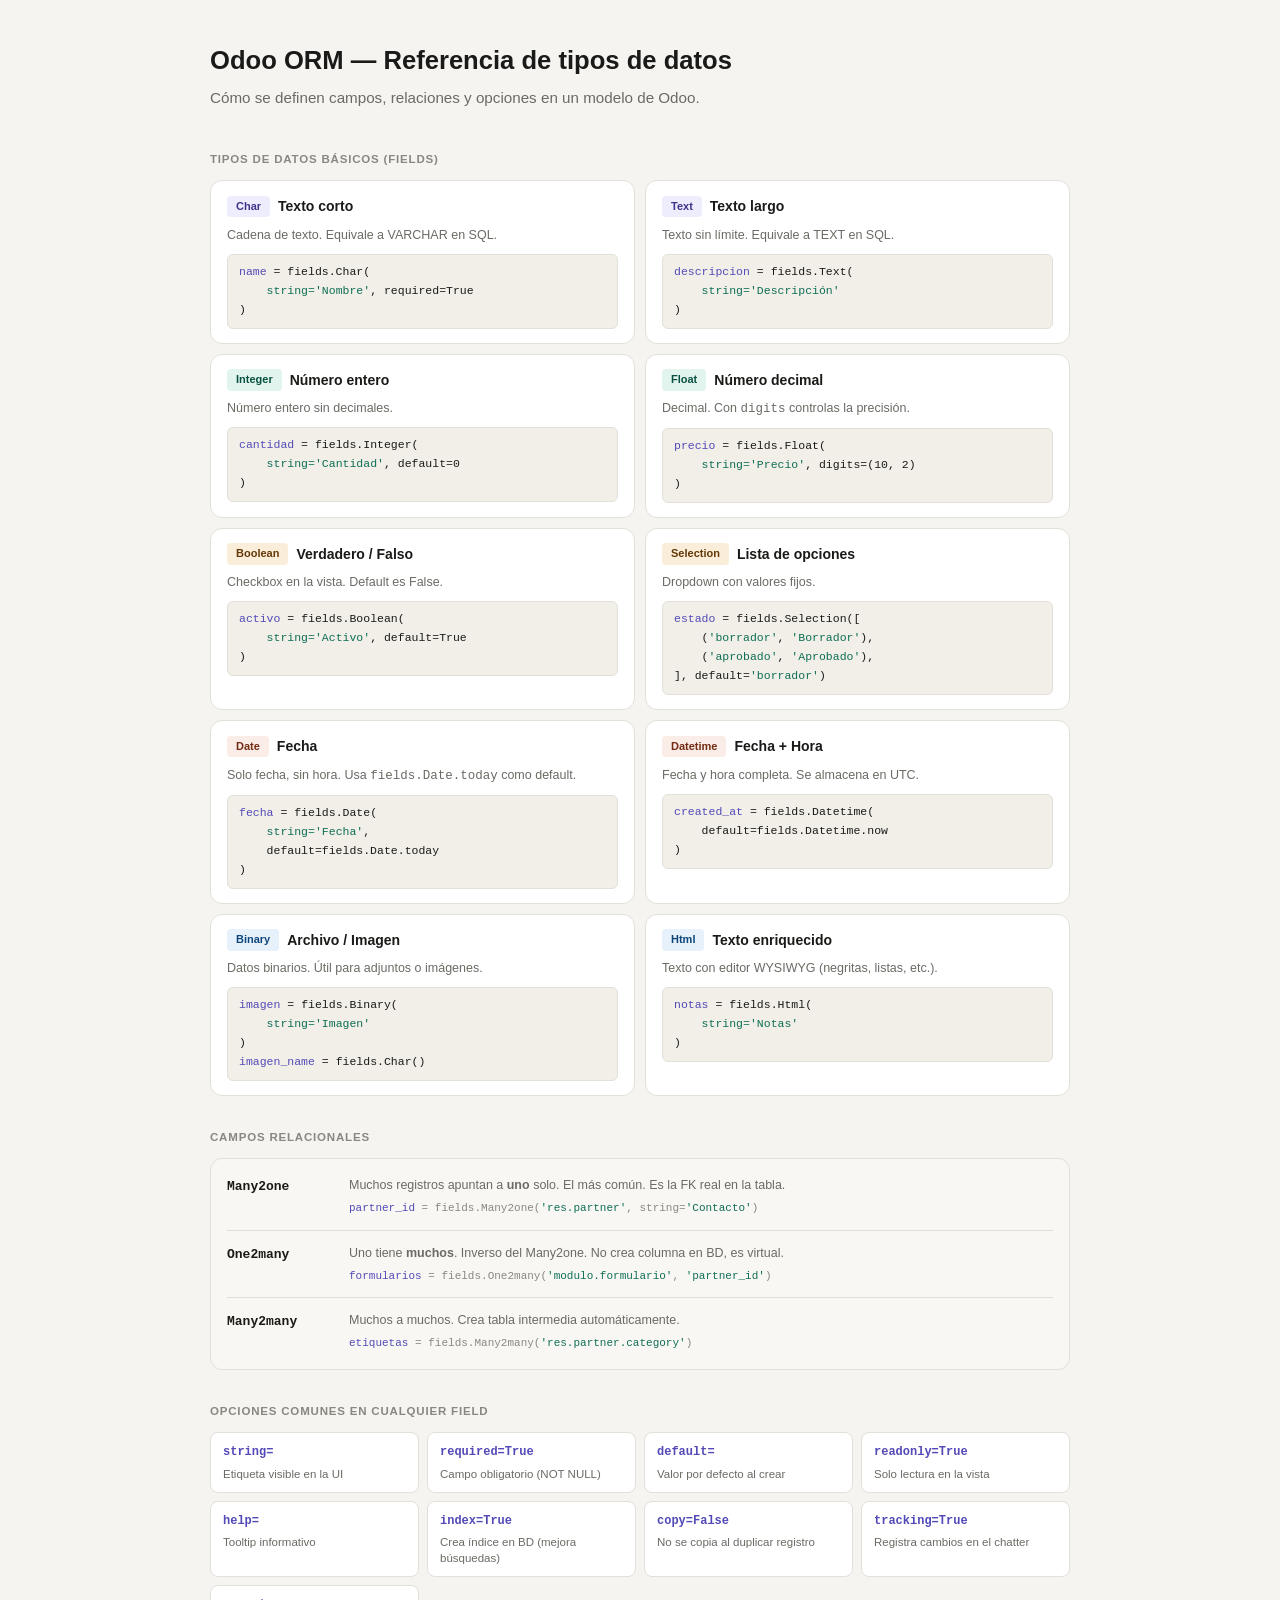
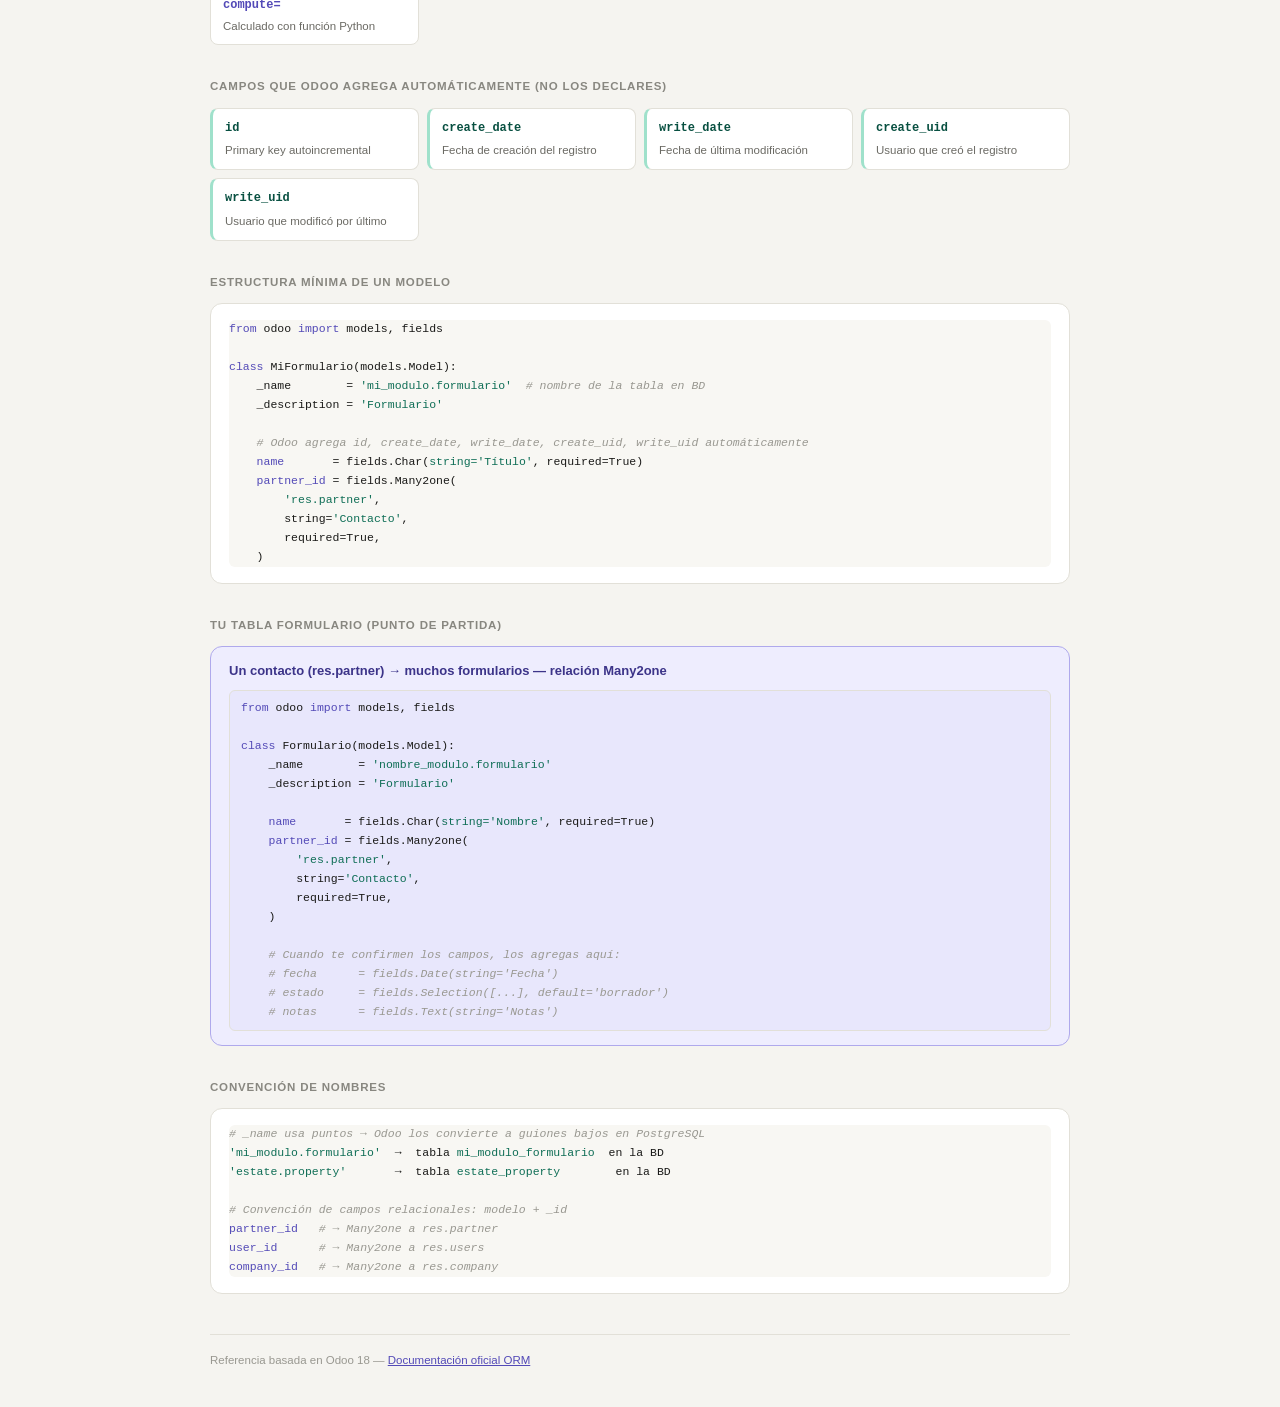
==== models_odoo_fundamentals.html @ 62dd1e3a "Add Odoo ORM data types reference HTML document This file contains an HTML document that serves as a" ====
<!DOCTYPE html>
<html lang="es">
<head>
<meta charset="UTF-8">
<meta name="viewport" content="width=device-width, initial-scale=1.0">
<title>Odoo ORM — Referencia de tipos de datos</title>
<style>
  *, *::before, *::after { box-sizing: border-box; margin: 0; padding: 0; }
  body {
    font-family: -apple-system, BlinkMacSystemFont, 'Segoe UI', sans-serif;
    background: #f5f4f0;
    color: #1a1a18;
    padding: 2.5rem 1.5rem;
    line-height: 1.6;
  }
  .container { max-width: 860px; margin: 0 auto; }

  h1 { font-size: 1.6rem; font-weight: 600; margin-bottom: .3rem; color: #1a1a18; }
  .subtitle { font-size: .95rem; color: #6b6a64; margin-bottom: 2.5rem; }

  .section-title {
    font-size: .72rem; font-weight: 600; color: #888780;
    text-transform: uppercase; letter-spacing: .07em;
    margin: 2rem 0 .75rem;
  }

  /* ── Tarjetas de campos ── */
  .grid {
    display: grid;
    grid-template-columns: repeat(auto-fill, minmax(340px, 1fr));
    gap: 10px;
    margin-bottom: 1.5rem;
  }
  .card {
    background: #fff;
    border: 1px solid #e2e0d8;
    border-radius: 12px;
    padding: 14px 16px;
  }
  .card-header { display: flex; align-items: center; gap: 8px; margin-bottom: 7px; }
  .badge {
    font-size: 11px; font-weight: 600;
    padding: 2px 9px; border-radius: 4px;
    white-space: nowrap;
  }
  .badge-purple { background: #EEEDFE; color: #3C3489; }
  .badge-teal   { background: #E1F5EE; color: #085041; }
  .badge-amber  { background: #FAEEDA; color: #633806; }
  .badge-coral  { background: #FAECE7; color: #712B13; }
  .badge-blue   { background: #E6F1FB; color: #0C447C; }

  .card-name { font-size: 14px; font-weight: 600; color: #1a1a18; }
  .card-desc { font-size: 12.5px; color: #6b6a64; margin-bottom: 9px; }

  pre {
    background: #f1efe8;
    border: 1px solid #e2e0d8;
    border-radius: 6px;
    padding: 8px 11px;
    font-family: 'SFMono-Regular', 'Consolas', 'Menlo', monospace;
    font-size: 11.5px;
    line-height: 1.65;
    overflow-x: auto;
    color: #1a1a18;
    white-space: pre;
  }
  .kw  { color: #534AB7; font-weight: 500; }
  .str { color: #0F6E56; }
  .cm  { color: #999891; font-style: italic; }

  /* ── Relacionales ── */
  .rel-section {
    background: #f8f7f3;
    border: 1px solid #e2e0d8;
    border-radius: 12px;
    padding: 4px 16px 4px;
    margin-bottom: 1.5rem;
  }
  .rel-row {
    display: grid;
    grid-template-columns: 110px 1fr;
    gap: 12px;
    align-items: start;
    padding: 12px 0;
    border-bottom: 1px solid #e2e0d8;
  }
  .rel-row:last-child { border-bottom: none; }
  .rel-name {
    font-family: 'SFMono-Regular', 'Consolas', monospace;
    font-size: 13px; font-weight: 600; color: #1a1a18;
    padding-top: 2px;
  }
  .rel-desc { font-size: 12.5px; color: #6b6a64; margin-bottom: 5px; }
  .rel-example {
    font-family: 'SFMono-Regular', 'Consolas', monospace;
    font-size: 11px; color: #888780;
  }

  /* ── Opciones ── */
  .opt-grid {
    display: grid;
    grid-template-columns: repeat(auto-fill, minmax(170px, 1fr));
    gap: 8px;
    margin-bottom: 1.5rem;
  }
  .opt-card {
    background: #fff;
    border: 1px solid #e2e0d8;
    border-radius: 8px;
    padding: 10px 12px;
  }
  .opt-name {
    font-family: 'SFMono-Regular', 'Consolas', monospace;
    font-size: 12px; font-weight: 600; color: #534AB7;
    margin-bottom: 3px;
  }
  .opt-desc { font-size: 11.5px; color: #6b6a64; line-height: 1.4; }

  /* ── Campos automáticos ── */
  .auto-grid {
    display: grid;
    grid-template-columns: repeat(auto-fill, minmax(170px, 1fr));
    gap: 8px;
    margin-bottom: 1.5rem;
  }
  .auto-card {
    background: #fff;
    border: 1px solid #e2e0d8;
    border-left: 3px solid #9FE1CB;
    border-radius: 8px;
    padding: 10px 12px;
  }
  .auto-name {
    font-family: 'SFMono-Regular', 'Consolas', monospace;
    font-size: 12px; font-weight: 600; color: #085041;
    margin-bottom: 3px;
  }
  .auto-desc { font-size: 11.5px; color: #6b6a64; }

  /* ── Estructura mínima ── */
  .struct-card {
    background: #fff;
    border: 1px solid #e2e0d8;
    border-radius: 12px;
    padding: 16px 18px;
    margin-bottom: 1.5rem;
  }
  .struct-card pre { background: #f8f7f3; border: none; padding: 0; }

  /* ── Tu tabla ── */
  .highlight-card {
    background: #EEEDFE;
    border: 1px solid #AFA9EC;
    border-radius: 12px;
    padding: 14px 18px;
    margin-bottom: 1.5rem;
  }
  .highlight-card pre { background: #e8e7fc; border: 1px solid #CEC BF6; }
  .hl-title { font-size: 13px; font-weight: 600; color: #3C3489; margin-bottom: 8px; }

  /* ── Footer ── */
  .footer { font-size: 11.5px; color: #999891; margin-top: 2.5rem; padding-top: 1rem; border-top: 1px solid #e2e0d8; }
  a { color: #534AB7; }
</style>
</head>
<body>
<div class="container">

  <h1>Odoo ORM — Referencia de tipos de datos</h1>
  <p class="subtitle">Cómo se definen campos, relaciones y opciones en un modelo de Odoo.</p>

  <!-- ══ TIPOS BÁSICOS ══ -->
  <div class="section-title">Tipos de datos básicos (fields)</div>
  <div class="grid">

    <div class="card">
      <div class="card-header">
        <span class="badge badge-purple">Char</span>
        <span class="card-name">Texto corto</span>
      </div>
      <div class="card-desc">Cadena de texto. Equivale a VARCHAR en SQL.</div>
      <pre><span class="kw">name</span> = fields.Char(
    <span class="str">string=</span><span class="str">'Nombre'</span>, required=True
)</pre>
    </div>

    <div class="card">
      <div class="card-header">
        <span class="badge badge-purple">Text</span>
        <span class="card-name">Texto largo</span>
      </div>
      <div class="card-desc">Texto sin límite. Equivale a TEXT en SQL.</div>
      <pre><span class="kw">descripcion</span> = fields.Text(
    <span class="str">string=</span><span class="str">'Descripción'</span>
)</pre>
    </div>

    <div class="card">
      <div class="card-header">
        <span class="badge badge-teal">Integer</span>
        <span class="card-name">Número entero</span>
      </div>
      <div class="card-desc">Número entero sin decimales.</div>
      <pre><span class="kw">cantidad</span> = fields.Integer(
    <span class="str">string=</span><span class="str">'Cantidad'</span>, default=0
)</pre>
    </div>

    <div class="card">
      <div class="card-header">
        <span class="badge badge-teal">Float</span>
        <span class="card-name">Número decimal</span>
      </div>
      <div class="card-desc">Decimal. Con <code>digits</code> controlas la precisión.</div>
      <pre><span class="kw">precio</span> = fields.Float(
    <span class="str">string=</span><span class="str">'Precio'</span>, digits=(10, 2)
)</pre>
    </div>

    <div class="card">
      <div class="card-header">
        <span class="badge badge-amber">Boolean</span>
        <span class="card-name">Verdadero / Falso</span>
      </div>
      <div class="card-desc">Checkbox en la vista. Default es False.</div>
      <pre><span class="kw">activo</span> = fields.Boolean(
    <span class="str">string=</span><span class="str">'Activo'</span>, default=True
)</pre>
    </div>

    <div class="card">
      <div class="card-header">
        <span class="badge badge-amber">Selection</span>
        <span class="card-name">Lista de opciones</span>
      </div>
      <div class="card-desc">Dropdown con valores fijos.</div>
      <pre><span class="kw">estado</span> = fields.Selection([
    (<span class="str">'borrador'</span>, <span class="str">'Borrador'</span>),
    (<span class="str">'aprobado'</span>, <span class="str">'Aprobado'</span>),
], default=<span class="str">'borrador'</span>)</pre>
    </div>

    <div class="card">
      <div class="card-header">
        <span class="badge badge-coral">Date</span>
        <span class="card-name">Fecha</span>
      </div>
      <div class="card-desc">Solo fecha, sin hora. Usa <code>fields.Date.today</code> como default.</div>
      <pre><span class="kw">fecha</span> = fields.Date(
    <span class="str">string=</span><span class="str">'Fecha'</span>,
    default=fields.Date.today
)</pre>
    </div>

    <div class="card">
      <div class="card-header">
        <span class="badge badge-coral">Datetime</span>
        <span class="card-name">Fecha + Hora</span>
      </div>
      <div class="card-desc">Fecha y hora completa. Se almacena en UTC.</div>
      <pre><span class="kw">created_at</span> = fields.Datetime(
    default=fields.Datetime.now
)</pre>
    </div>

    <div class="card">
      <div class="card-header">
        <span class="badge badge-blue">Binary</span>
        <span class="card-name">Archivo / Imagen</span>
      </div>
      <div class="card-desc">Datos binarios. Útil para adjuntos o imágenes.</div>
      <pre><span class="kw">imagen</span> = fields.Binary(
    <span class="str">string=</span><span class="str">'Imagen'</span>
)
<span class="kw">imagen_name</span> = fields.Char()</pre>
    </div>

    <div class="card">
      <div class="card-header">
        <span class="badge badge-blue">Html</span>
        <span class="card-name">Texto enriquecido</span>
      </div>
      <div class="card-desc">Texto con editor WYSIWYG (negritas, listas, etc.).</div>
      <pre><span class="kw">notas</span> = fields.Html(
    <span class="str">string=</span><span class="str">'Notas'</span>
)</pre>
    </div>

  </div>

  <!-- ══ RELACIONALES ══ -->
  <div class="section-title">Campos relacionales</div>
  <div class="rel-section">

    <div class="rel-row">
      <div class="rel-name">Many2one</div>
      <div>
        <div class="rel-desc">Muchos registros apuntan a <strong>uno</strong> solo. El más común. Es la FK real en la tabla.</div>
        <div class="rel-example">
          <span class="kw">partner_id</span> = fields.Many2one(<span class="str">'res.partner'</span>, string=<span class="str">'Contacto'</span>)
        </div>
      </div>
    </div>

    <div class="rel-row">
      <div class="rel-name">One2many</div>
      <div>
        <div class="rel-desc">Uno tiene <strong>muchos</strong>. Inverso del Many2one. No crea columna en BD, es virtual.</div>
        <div class="rel-example">
          <span class="kw">formularios</span> = fields.One2many(<span class="str">'modulo.formulario'</span>, <span class="str">'partner_id'</span>)
        </div>
      </div>
    </div>

    <div class="rel-row">
      <div class="rel-name">Many2many</div>
      <div>
        <div class="rel-desc">Muchos a muchos. Crea tabla intermedia automáticamente.</div>
        <div class="rel-example">
          <span class="kw">etiquetas</span> = fields.Many2many(<span class="str">'res.partner.category'</span>)
        </div>
      </div>
    </div>

  </div>

  <!-- ══ OPCIONES ══ -->
  <div class="section-title">Opciones comunes en cualquier field</div>
  <div class="opt-grid">
    <div class="opt-card"><div class="opt-name">string=</div><div class="opt-desc">Etiqueta visible en la UI</div></div>
    <div class="opt-card"><div class="opt-name">required=True</div><div class="opt-desc">Campo obligatorio (NOT NULL)</div></div>
    <div class="opt-card"><div class="opt-name">default=</div><div class="opt-desc">Valor por defecto al crear</div></div>
    <div class="opt-card"><div class="opt-name">readonly=True</div><div class="opt-desc">Solo lectura en la vista</div></div>
    <div class="opt-card"><div class="opt-name">help=</div><div class="opt-desc">Tooltip informativo</div></div>
    <div class="opt-card"><div class="opt-name">index=True</div><div class="opt-desc">Crea índice en BD (mejora búsquedas)</div></div>
    <div class="opt-card"><div class="opt-name">copy=False</div><div class="opt-desc">No se copia al duplicar registro</div></div>
    <div class="opt-card"><div class="opt-name">tracking=True</div><div class="opt-desc">Registra cambios en el chatter</div></div>
    <div class="opt-card"><div class="opt-name">compute=</div><div class="opt-desc">Calculado con función Python</div></div>
  </div>

  <!-- ══ CAMPOS AUTOMÁTICOS ══ -->
  <div class="section-title">Campos que Odoo agrega automáticamente (no los declares)</div>
  <div class="auto-grid">
    <div class="auto-card"><div class="auto-name">id</div><div class="auto-desc">Primary key autoincremental</div></div>
    <div class="auto-card"><div class="auto-name">create_date</div><div class="auto-desc">Fecha de creación del registro</div></div>
    <div class="auto-card"><div class="auto-name">write_date</div><div class="auto-desc">Fecha de última modificación</div></div>
    <div class="auto-card"><div class="auto-name">create_uid</div><div class="auto-desc">Usuario que creó el registro</div></div>
    <div class="auto-card"><div class="auto-name">write_uid</div><div class="auto-desc">Usuario que modificó por último</div></div>
  </div>

  <!-- ══ ESTRUCTURA MÍNIMA ══ -->
  <div class="section-title">Estructura mínima de un modelo</div>
  <div class="struct-card">
    <pre><span class="kw">from</span> odoo <span class="kw">import</span> models, fields

<span class="kw">class</span> MiFormulario(models.Model):
    _name        = <span class="str">'mi_modulo.formulario'</span>  <span class="cm"># nombre de la tabla en BD</span>
    _description = <span class="str">'Formulario'</span>

    <span class="cm"># Odoo agrega id, create_date, write_date, create_uid, write_uid automáticamente</span>
    <span class="kw">name</span>       = fields.Char(<span class="str">string=</span><span class="str">'Título'</span>, required=True)
    <span class="kw">partner_id</span> = fields.Many2one(
        <span class="str">'res.partner'</span>,
        string=<span class="str">'Contacto'</span>,
        required=True,
    )</pre>
  </div>

  <!-- ══ TU TABLA ══ -->
  <div class="section-title">Tu tabla formulario (punto de partida)</div>
  <div class="highlight-card">
    <div class="hl-title">Un contacto (res.partner) → muchos formularios — relación Many2one</div>
    <pre><span class="kw">from</span> odoo <span class="kw">import</span> models, fields

<span class="kw">class</span> Formulario(models.Model):
    _name        = <span class="str">'nombre_modulo.formulario'</span>
    _description = <span class="str">'Formulario'</span>

    <span class="kw">name</span>       = fields.Char(<span class="str">string=</span><span class="str">'Nombre'</span>, required=True)
    <span class="kw">partner_id</span> = fields.Many2one(
        <span class="str">'res.partner'</span>,
        string=<span class="str">'Contacto'</span>,
        required=True,
    )

    <span class="cm"># Cuando te confirmen los campos, los agregas aquí:</span>
    <span class="cm"># fecha      = fields.Date(string='Fecha')</span>
    <span class="cm"># estado     = fields.Selection([...], default='borrador')</span>
    <span class="cm"># notas      = fields.Text(string='Notas')</span></pre>
  </div>

  <!-- ══ CONVENCIÓN NOMBRES ══ -->
  <div class="section-title">Convención de nombres</div>
  <div class="struct-card">
    <pre><span class="cm"># _name usa puntos → Odoo los convierte a guiones bajos en PostgreSQL</span>
<span class="str">'mi_modulo.formulario'</span>  →  tabla <span class="str">mi_modulo_formulario</span>  en la BD
<span class="str">'estate.property'</span>       →  tabla <span class="str">estate_property</span>        en la BD

<span class="cm"># Convención de campos relacionales: modelo + _id</span>
<span class="kw">partner_id</span>   <span class="cm"># → Many2one a res.partner</span>
<span class="kw">user_id</span>      <span class="cm"># → Many2one a res.users</span>
<span class="kw">company_id</span>   <span class="cm"># → Many2one a res.company</span></pre>
  </div>

  <div class="footer">
    Referencia basada en Odoo 18 — 
    <a href="https://www.odoo.com/documentation/18.0/developer/reference/backend/orm.html" target="_blank">
      Documentación oficial ORM
    </a>
  </div>

</div>
</body>
</html>
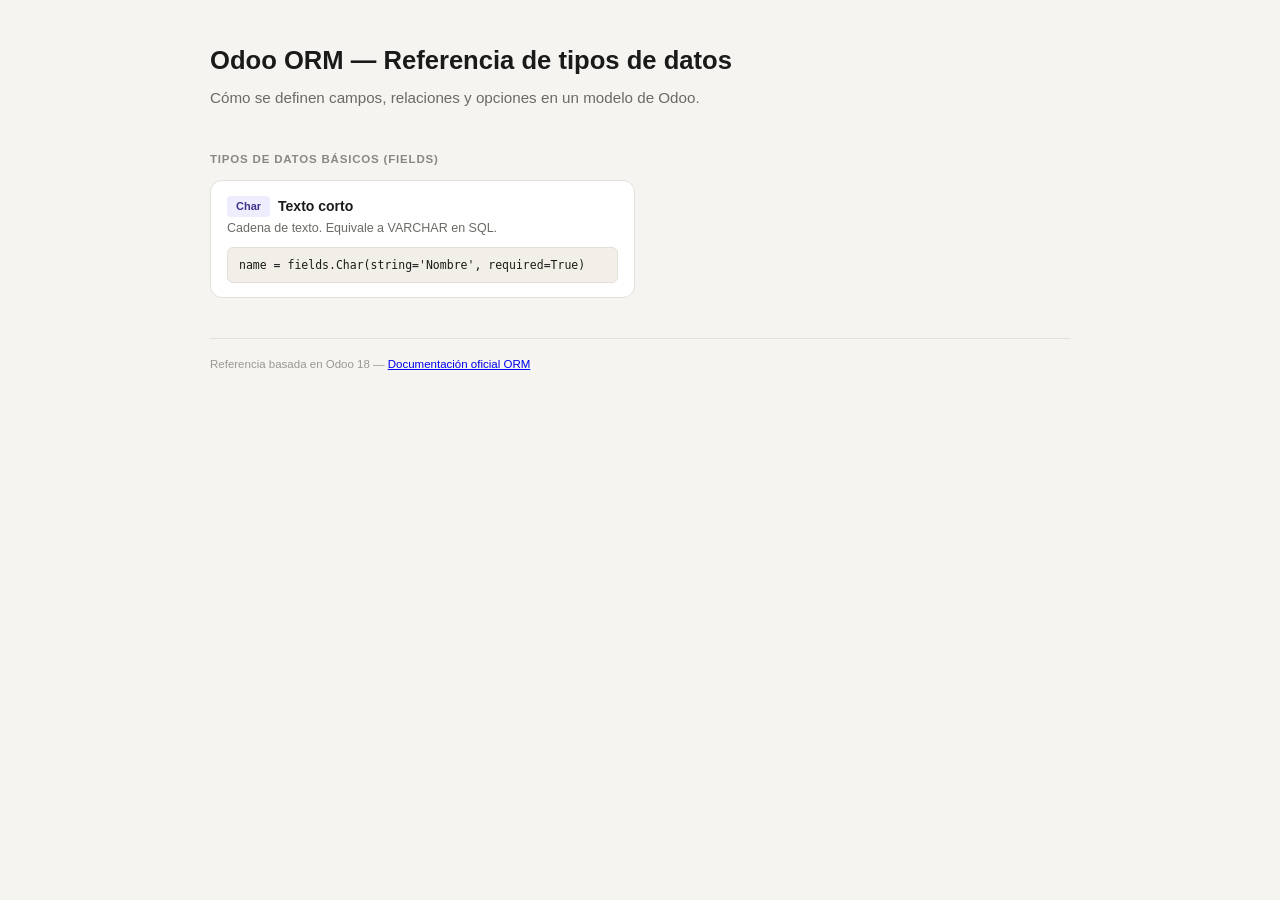
==== commit fb2bf55a: "Update models_odoo_fundamentals.html" ====
--- a/models_odoo_fundamentals.html
+++ b/models_odoo_fundamentals.html
@@ -1,409 +1,38 @@
 <!DOCTYPE html>
 <html lang="es">
 <head>
-<meta charset="UTF-8">
-<meta name="viewport" content="width=device-width, initial-scale=1.0">
-<title>Odoo ORM — Referencia de tipos de datos</title>
-<style>
-  *, *::before, *::after { box-sizing: border-box; margin: 0; padding: 0; }
-  body {
-    font-family: -apple-system, BlinkMacSystemFont, 'Segoe UI', sans-serif;
-    background: #f5f4f0;
-    color: #1a1a18;
-    padding: 2.5rem 1.5rem;
-    line-height: 1.6;
-  }
-  .container { max-width: 860px; margin: 0 auto; }
+  <meta charset="UTF-8">
+  <meta name="viewport" content="width=device-width, initial-scale=1.0">
+  <title>Odoo ORM — Referencia de tipos de datos</title>
 
-  h1 { font-size: 1.6rem; font-weight: 600; margin-bottom: .3rem; color: #1a1a18; }
-  .subtitle { font-size: .95rem; color: #6b6a64; margin-bottom: 2.5rem; }
+  <!-- Enlace al CSS -->
+  <link rel="stylesheet" href="models_odoo.css">
+</head>
 
-  .section-title {
-    font-size: .72rem; font-weight: 600; color: #888780;
-    text-transform: uppercase; letter-spacing: .07em;
-    margin: 2rem 0 .75rem;
-  }
-
-  /* ── Tarjetas de campos ── */
-  .grid {
-    display: grid;
-    grid-template-columns: repeat(auto-fill, minmax(340px, 1fr));
-    gap: 10px;
-    margin-bottom: 1.5rem;
-  }
-  .card {
-    background: #fff;
-    border: 1px solid #e2e0d8;
-    border-radius: 12px;
-    padding: 14px 16px;
-  }
-  .card-header { display: flex; align-items: center; gap: 8px; margin-bottom: 7px; }
-  .badge {
-    font-size: 11px; font-weight: 600;
-    padding: 2px 9px; border-radius: 4px;
-    white-space: nowrap;
-  }
-  .badge-purple { background: #EEEDFE; color: #3C3489; }
-  .badge-teal   { background: #E1F5EE; color: #085041; }
-  .badge-amber  { background: #FAEEDA; color: #633806; }
-  .badge-coral  { background: #FAECE7; color: #712B13; }
-  .badge-blue   { background: #E6F1FB; color: #0C447C; }
-
-  .card-name { font-size: 14px; font-weight: 600; color: #1a1a18; }
-  .card-desc { font-size: 12.5px; color: #6b6a64; margin-bottom: 9px; }
-
-  pre {
-    background: #f1efe8;
-    border: 1px solid #e2e0d8;
-    border-radius: 6px;
-    padding: 8px 11px;
-    font-family: 'SFMono-Regular', 'Consolas', 'Menlo', monospace;
-    font-size: 11.5px;
-    line-height: 1.65;
-    overflow-x: auto;
-    color: #1a1a18;
-    white-space: pre;
-  }
-  .kw  { color: #534AB7; font-weight: 500; }
-  .str { color: #0F6E56; }
-  .cm  { color: #999891; font-style: italic; }
-
-  /* ── Relacionales ── */
-  .rel-section {
-    background: #f8f7f3;
-    border: 1px solid #e2e0d8;
-    border-radius: 12px;
-    padding: 4px 16px 4px;
-    margin-bottom: 1.5rem;
-  }
-  .rel-row {
-    display: grid;
-    grid-template-columns: 110px 1fr;
-    gap: 12px;
-    align-items: start;
-    padding: 12px 0;
-    border-bottom: 1px solid #e2e0d8;
-  }
-  .rel-row:last-child { border-bottom: none; }
-  .rel-name {
-    font-family: 'SFMono-Regular', 'Consolas', monospace;
-    font-size: 13px; font-weight: 600; color: #1a1a18;
-    padding-top: 2px;
-  }
-  .rel-desc { font-size: 12.5px; color: #6b6a64; margin-bottom: 5px; }
-  .rel-example {
-    font-family: 'SFMono-Regular', 'Consolas', monospace;
-    font-size: 11px; color: #888780;
-  }
-
-  /* ── Opciones ── */
-  .opt-grid {
-    display: grid;
-    grid-template-columns: repeat(auto-fill, minmax(170px, 1fr));
-    gap: 8px;
-    margin-bottom: 1.5rem;
-  }
-  .opt-card {
-    background: #fff;
-    border: 1px solid #e2e0d8;
-    border-radius: 8px;
-    padding: 10px 12px;
-  }
-  .opt-name {
-    font-family: 'SFMono-Regular', 'Consolas', monospace;
-    font-size: 12px; font-weight: 600; color: #534AB7;
-    margin-bottom: 3px;
-  }
-  .opt-desc { font-size: 11.5px; color: #6b6a64; line-height: 1.4; }
-
-  /* ── Campos automáticos ── */
-  .auto-grid {
-    display: grid;
-    grid-template-columns: repeat(auto-fill, minmax(170px, 1fr));
-    gap: 8px;
-    margin-bottom: 1.5rem;
-  }
-  .auto-card {
-    background: #fff;
-    border: 1px solid #e2e0d8;
-    border-left: 3px solid #9FE1CB;
-    border-radius: 8px;
-    padding: 10px 12px;
-  }
-  .auto-name {
-    font-family: 'SFMono-Regular', 'Consolas', monospace;
-    font-size: 12px; font-weight: 600; color: #085041;
-    margin-bottom: 3px;
-  }
-  .auto-desc { font-size: 11.5px; color: #6b6a64; }
-
-  /* ── Estructura mínima ── */
-  .struct-card {
-    background: #fff;
-    border: 1px solid #e2e0d8;
-    border-radius: 12px;
-    padding: 16px 18px;
-    margin-bottom: 1.5rem;
-  }
-  .struct-card pre { background: #f8f7f3; border: none; padding: 0; }
-
-  /* ── Tu tabla ── */
-  .highlight-card {
-    background: #EEEDFE;
-    border: 1px solid #AFA9EC;
-    border-radius: 12px;
-    padding: 14px 18px;
-    margin-bottom: 1.5rem;
-  }
-  .highlight-card pre { background: #e8e7fc; border: 1px solid #CEC BF6; }
-  .hl-title { font-size: 13px; font-weight: 600; color: #3C3489; margin-bottom: 8px; }
-
-  /* ── Footer ── */
-  .footer { font-size: 11.5px; color: #999891; margin-top: 2.5rem; padding-top: 1rem; border-top: 1px solid #e2e0d8; }
-  a { color: #534AB7; }
-</style>
-</head>
 <body>
 <div class="container">
 
   <h1>Odoo ORM — Referencia de tipos de datos</h1>
   <p class="subtitle">Cómo se definen campos, relaciones y opciones en un modelo de Odoo.</p>
 
-  <!-- ══ TIPOS BÁSICOS ══ -->
+  <!-- TIPOS BÁSICOS -->
   <div class="section-title">Tipos de datos básicos (fields)</div>
+
   <div class="grid">
-
     <div class="card">
       <div class="card-header">
         <span class="badge badge-purple">Char</span>
         <span class="card-name">Texto corto</span>
       </div>
       <div class="card-desc">Cadena de texto. Equivale a VARCHAR en SQL.</div>
-      <pre><span class="kw">name</span> = fields.Char(
-    <span class="str">string=</span><span class="str">'Nombre'</span>, required=True
-)</pre>
+      <pre>name = fields.Char(string='Nombre', required=True)</pre>
     </div>
-
-    <div class="card">
-      <div class="card-header">
-        <span class="badge badge-purple">Text</span>
-        <span class="card-name">Texto largo</span>
-      </div>
-      <div class="card-desc">Texto sin límite. Equivale a TEXT en SQL.</div>
-      <pre><span class="kw">descripcion</span> = fields.Text(
-    <span class="str">string=</span><span class="str">'Descripción'</span>
-)</pre>
-    </div>
-
-    <div class="card">
-      <div class="card-header">
-        <span class="badge badge-teal">Integer</span>
-        <span class="card-name">Número entero</span>
-      </div>
-      <div class="card-desc">Número entero sin decimales.</div>
-      <pre><span class="kw">cantidad</span> = fields.Integer(
-    <span class="str">string=</span><span class="str">'Cantidad'</span>, default=0
-)</pre>
-    </div>
-
-    <div class="card">
-      <div class="card-header">
-        <span class="badge badge-teal">Float</span>
-        <span class="card-name">Número decimal</span>
-      </div>
-      <div class="card-desc">Decimal. Con <code>digits</code> controlas la precisión.</div>
-      <pre><span class="kw">precio</span> = fields.Float(
-    <span class="str">string=</span><span class="str">'Precio'</span>, digits=(10, 2)
-)</pre>
-    </div>
-
-    <div class="card">
-      <div class="card-header">
-        <span class="badge badge-amber">Boolean</span>
-        <span class="card-name">Verdadero / Falso</span>
-      </div>
-      <div class="card-desc">Checkbox en la vista. Default es False.</div>
-      <pre><span class="kw">activo</span> = fields.Boolean(
-    <span class="str">string=</span><span class="str">'Activo'</span>, default=True
-)</pre>
-    </div>
-
-    <div class="card">
-      <div class="card-header">
-        <span class="badge badge-amber">Selection</span>
-        <span class="card-name">Lista de opciones</span>
-      </div>
-      <div class="card-desc">Dropdown con valores fijos.</div>
-      <pre><span class="kw">estado</span> = fields.Selection([
-    (<span class="str">'borrador'</span>, <span class="str">'Borrador'</span>),
-    (<span class="str">'aprobado'</span>, <span class="str">'Aprobado'</span>),
-], default=<span class="str">'borrador'</span>)</pre>
-    </div>
-
-    <div class="card">
-      <div class="card-header">
-        <span class="badge badge-coral">Date</span>
-        <span class="card-name">Fecha</span>
-      </div>
-      <div class="card-desc">Solo fecha, sin hora. Usa <code>fields.Date.today</code> como default.</div>
-      <pre><span class="kw">fecha</span> = fields.Date(
-    <span class="str">string=</span><span class="str">'Fecha'</span>,
-    default=fields.Date.today
-)</pre>
-    </div>
-
-    <div class="card">
-      <div class="card-header">
-        <span class="badge badge-coral">Datetime</span>
-        <span class="card-name">Fecha + Hora</span>
-      </div>
-      <div class="card-desc">Fecha y hora completa. Se almacena en UTC.</div>
-      <pre><span class="kw">created_at</span> = fields.Datetime(
-    default=fields.Datetime.now
-)</pre>
-    </div>
-
-    <div class="card">
-      <div class="card-header">
-        <span class="badge badge-blue">Binary</span>
-        <span class="card-name">Archivo / Imagen</span>
-      </div>
-      <div class="card-desc">Datos binarios. Útil para adjuntos o imágenes.</div>
-      <pre><span class="kw">imagen</span> = fields.Binary(
-    <span class="str">string=</span><span class="str">'Imagen'</span>
-)
-<span class="kw">imagen_name</span> = fields.Char()</pre>
-    </div>
-
-    <div class="card">
-      <div class="card-header">
-        <span class="badge badge-blue">Html</span>
-        <span class="card-name">Texto enriquecido</span>
-      </div>
-      <div class="card-desc">Texto con editor WYSIWYG (negritas, listas, etc.).</div>
-      <pre><span class="kw">notas</span> = fields.Html(
-    <span class="str">string=</span><span class="str">'Notas'</span>
-)</pre>
-    </div>
-
   </div>
 
-  <!-- ══ RELACIONALES ══ -->
-  <div class="section-title">Campos relacionales</div>
-  <div class="rel-section">
-
-    <div class="rel-row">
-      <div class="rel-name">Many2one</div>
-      <div>
-        <div class="rel-desc">Muchos registros apuntan a <strong>uno</strong> solo. El más común. Es la FK real en la tabla.</div>
-        <div class="rel-example">
-          <span class="kw">partner_id</span> = fields.Many2one(<span class="str">'res.partner'</span>, string=<span class="str">'Contacto'</span>)
-        </div>
-      </div>
-    </div>
-
-    <div class="rel-row">
-      <div class="rel-name">One2many</div>
-      <div>
-        <div class="rel-desc">Uno tiene <strong>muchos</strong>. Inverso del Many2one. No crea columna en BD, es virtual.</div>
-        <div class="rel-example">
-          <span class="kw">formularios</span> = fields.One2many(<span class="str">'modulo.formulario'</span>, <span class="str">'partner_id'</span>)
-        </div>
-      </div>
-    </div>
-
-    <div class="rel-row">
-      <div class="rel-name">Many2many</div>
-      <div>
-        <div class="rel-desc">Muchos a muchos. Crea tabla intermedia automáticamente.</div>
-        <div class="rel-example">
-          <span class="kw">etiquetas</span> = fields.Many2many(<span class="str">'res.partner.category'</span>)
-        </div>
-      </div>
-    </div>
-
-  </div>
-
-  <!-- ══ OPCIONES ══ -->
-  <div class="section-title">Opciones comunes en cualquier field</div>
-  <div class="opt-grid">
-    <div class="opt-card"><div class="opt-name">string=</div><div class="opt-desc">Etiqueta visible en la UI</div></div>
-    <div class="opt-card"><div class="opt-name">required=True</div><div class="opt-desc">Campo obligatorio (NOT NULL)</div></div>
-    <div class="opt-card"><div class="opt-name">default=</div><div class="opt-desc">Valor por defecto al crear</div></div>
-    <div class="opt-card"><div class="opt-name">readonly=True</div><div class="opt-desc">Solo lectura en la vista</div></div>
-    <div class="opt-card"><div class="opt-name">help=</div><div class="opt-desc">Tooltip informativo</div></div>
-    <div class="opt-card"><div class="opt-name">index=True</div><div class="opt-desc">Crea índice en BD (mejora búsquedas)</div></div>
-    <div class="opt-card"><div class="opt-name">copy=False</div><div class="opt-desc">No se copia al duplicar registro</div></div>
-    <div class="opt-card"><div class="opt-name">tracking=True</div><div class="opt-desc">Registra cambios en el chatter</div></div>
-    <div class="opt-card"><div class="opt-name">compute=</div><div class="opt-desc">Calculado con función Python</div></div>
-  </div>
-
-  <!-- ══ CAMPOS AUTOMÁTICOS ══ -->
-  <div class="section-title">Campos que Odoo agrega automáticamente (no los declares)</div>
-  <div class="auto-grid">
-    <div class="auto-card"><div class="auto-name">id</div><div class="auto-desc">Primary key autoincremental</div></div>
-    <div class="auto-card"><div class="auto-name">create_date</div><div class="auto-desc">Fecha de creación del registro</div></div>
-    <div class="auto-card"><div class="auto-name">write_date</div><div class="auto-desc">Fecha de última modificación</div></div>
-    <div class="auto-card"><div class="auto-name">create_uid</div><div class="auto-desc">Usuario que creó el registro</div></div>
-    <div class="auto-card"><div class="auto-name">write_uid</div><div class="auto-desc">Usuario que modificó por último</div></div>
-  </div>
-
-  <!-- ══ ESTRUCTURA MÍNIMA ══ -->
-  <div class="section-title">Estructura mínima de un modelo</div>
-  <div class="struct-card">
-    <pre><span class="kw">from</span> odoo <span class="kw">import</span> models, fields
-
-<span class="kw">class</span> MiFormulario(models.Model):
-    _name        = <span class="str">'mi_modulo.formulario'</span>  <span class="cm"># nombre de la tabla en BD</span>
-    _description = <span class="str">'Formulario'</span>
-
-    <span class="cm"># Odoo agrega id, create_date, write_date, create_uid, write_uid automáticamente</span>
-    <span class="kw">name</span>       = fields.Char(<span class="str">string=</span><span class="str">'Título'</span>, required=True)
-    <span class="kw">partner_id</span> = fields.Many2one(
-        <span class="str">'res.partner'</span>,
-        string=<span class="str">'Contacto'</span>,
-        required=True,
-    )</pre>
-  </div>
-
-  <!-- ══ TU TABLA ══ -->
-  <div class="section-title">Tu tabla formulario (punto de partida)</div>
-  <div class="highlight-card">
-    <div class="hl-title">Un contacto (res.partner) → muchos formularios — relación Many2one</div>
-    <pre><span class="kw">from</span> odoo <span class="kw">import</span> models, fields
-
-<span class="kw">class</span> Formulario(models.Model):
-    _name        = <span class="str">'nombre_modulo.formulario'</span>
-    _description = <span class="str">'Formulario'</span>
-
-    <span class="kw">name</span>       = fields.Char(<span class="str">string=</span><span class="str">'Nombre'</span>, required=True)
-    <span class="kw">partner_id</span> = fields.Many2one(
-        <span class="str">'res.partner'</span>,
-        string=<span class="str">'Contacto'</span>,
-        required=True,
-    )
-
-    <span class="cm"># Cuando te confirmen los campos, los agregas aquí:</span>
-    <span class="cm"># fecha      = fields.Date(string='Fecha')</span>
-    <span class="cm"># estado     = fields.Selection([...], default='borrador')</span>
-    <span class="cm"># notas      = fields.Text(string='Notas')</span></pre>
-  </div>
-
-  <!-- ══ CONVENCIÓN NOMBRES ══ -->
-  <div class="section-title">Convención de nombres</div>
-  <div class="struct-card">
-    <pre><span class="cm"># _name usa puntos → Odoo los convierte a guiones bajos en PostgreSQL</span>
-<span class="str">'mi_modulo.formulario'</span>  →  tabla <span class="str">mi_modulo_formulario</span>  en la BD
-<span class="str">'estate.property'</span>       →  tabla <span class="str">estate_property</span>        en la BD
-
-<span class="cm"># Convención de campos relacionales: modelo + _id</span>
-<span class="kw">partner_id</span>   <span class="cm"># → Many2one a res.partner</span>
-<span class="kw">user_id</span>      <span class="cm"># → Many2one a res.users</span>
-<span class="kw">company_id</span>   <span class="cm"># → Many2one a res.company</span></pre>
-  </div>
-
+  <!-- puedes seguir igual con TODO tu contenido -->
+  
   <div class="footer">
-    Referencia basada en Odoo 18 — 
+    Referencia basada en Odoo 18 —
     <a href="https://www.odoo.com/documentation/18.0/developer/reference/backend/orm.html" target="_blank">
       Documentación oficial ORM
     </a>
--- a/models_odoo.css
+++ b/models_odoo.css
@@ -0,0 +1,110 @@
+
+/* RESET */
+*, *::before, *::after {
+  box-sizing: border-box;
+  margin: 0;
+  padding: 0;
+}
+
+/* BODY */
+body {
+  font-family: -apple-system, BlinkMacSystemFont, 'Segoe UI', sans-serif;
+  background: #f5f4f0;
+  color: #1a1a18;
+  padding: 2.5rem 1.5rem;
+  line-height: 1.6;
+}
+
+/* LAYOUT */
+.container {
+  max-width: 860px;
+  margin: 0 auto;
+}
+
+/* TITULOS */
+h1 {
+  font-size: 1.6rem;
+  font-weight: 600;
+  margin-bottom: .3rem;
+}
+
+.subtitle {
+  font-size: .95rem;
+  color: #6b6a64;
+  margin-bottom: 2.5rem;
+}
+
+.section-title {
+  font-size: .72rem;
+  font-weight: 600;
+  color: #888780;
+  text-transform: uppercase;
+  letter-spacing: .07em;
+  margin: 2rem 0 .75rem;
+}
+
+/* GRID */
+.grid {
+  display: grid;
+  grid-template-columns: repeat(auto-fill, minmax(340px, 1fr));
+  gap: 10px;
+}
+
+/* CARD */
+.card {
+  background: #fff;
+  border: 1px solid #e2e0d8;
+  border-radius: 12px;
+  padding: 14px 16px;
+}
+
+.card-header {
+  display: flex;
+  align-items: center;
+  gap: 8px;
+}
+
+.card-name {
+  font-size: 14px;
+  font-weight: 600;
+}
+
+.card-desc {
+  font-size: 12.5px;
+  color: #6b6a64;
+  margin-bottom: 9px;
+}
+
+/* BADGES */
+.badge {
+  font-size: 11px;
+  font-weight: 600;
+  padding: 2px 9px;
+  border-radius: 4px;
+}
+
+.badge-purple { background: #EEEDFE; color: #3C3489; }
+.badge-teal   { background: #E1F5EE; color: #085041; }
+.badge-amber  { background: #FAEEDA; color: #633806; }
+.badge-coral  { background: #FAECE7; color: #712B13; }
+.badge-blue   { background: #E6F1FB; color: #0C447C; }
+
+/* CODE */
+pre {
+  background: #f1efe8;
+  border: 1px solid #e2e0d8;
+  border-radius: 6px;
+  padding: 8px 11px;
+  font-family: 'Consolas', monospace;
+  font-size: 11.5px;
+  overflow-x: auto;
+}
+
+/* FOOTER */
+.footer {
+  font-size: 11.5px;
+  color: #999891;
+  margin-top: 2.5rem;
+  padding-top: 1rem;
+  border-top: 1px solid #e2e0d8;
+}
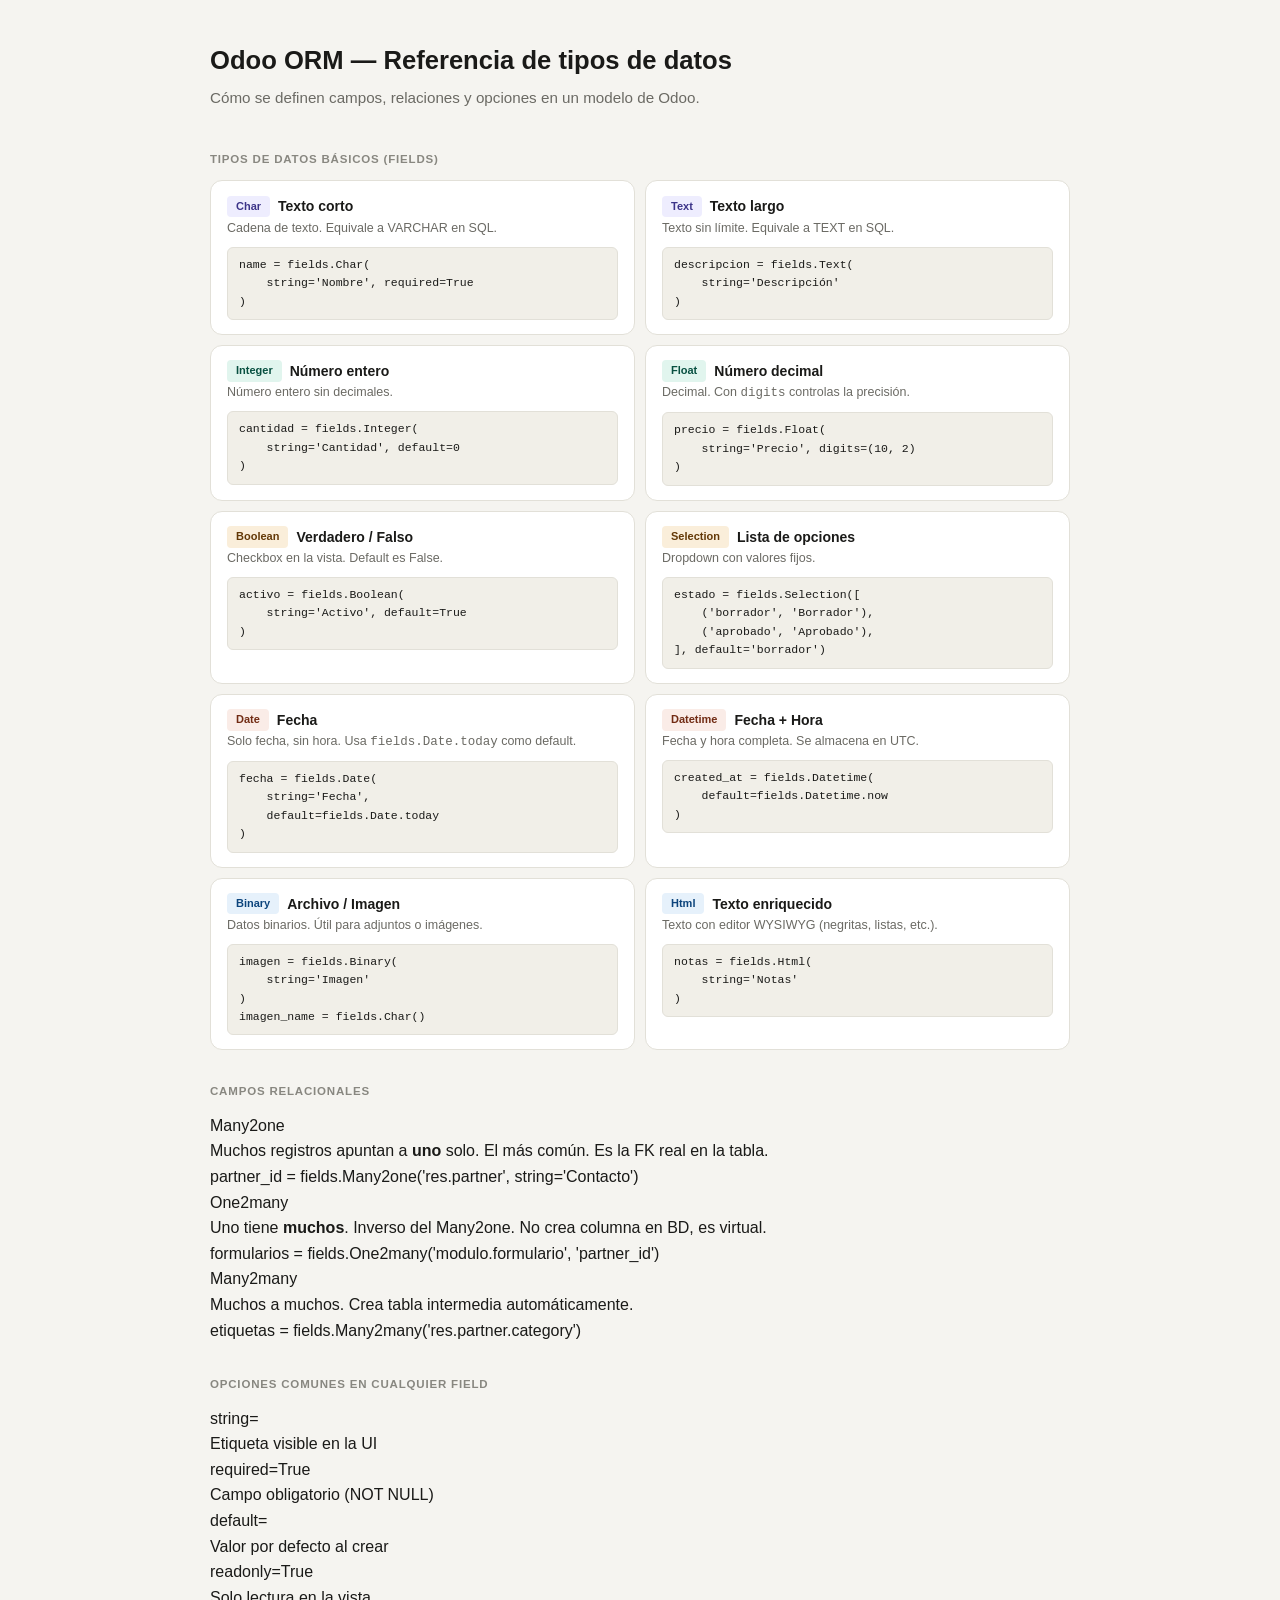
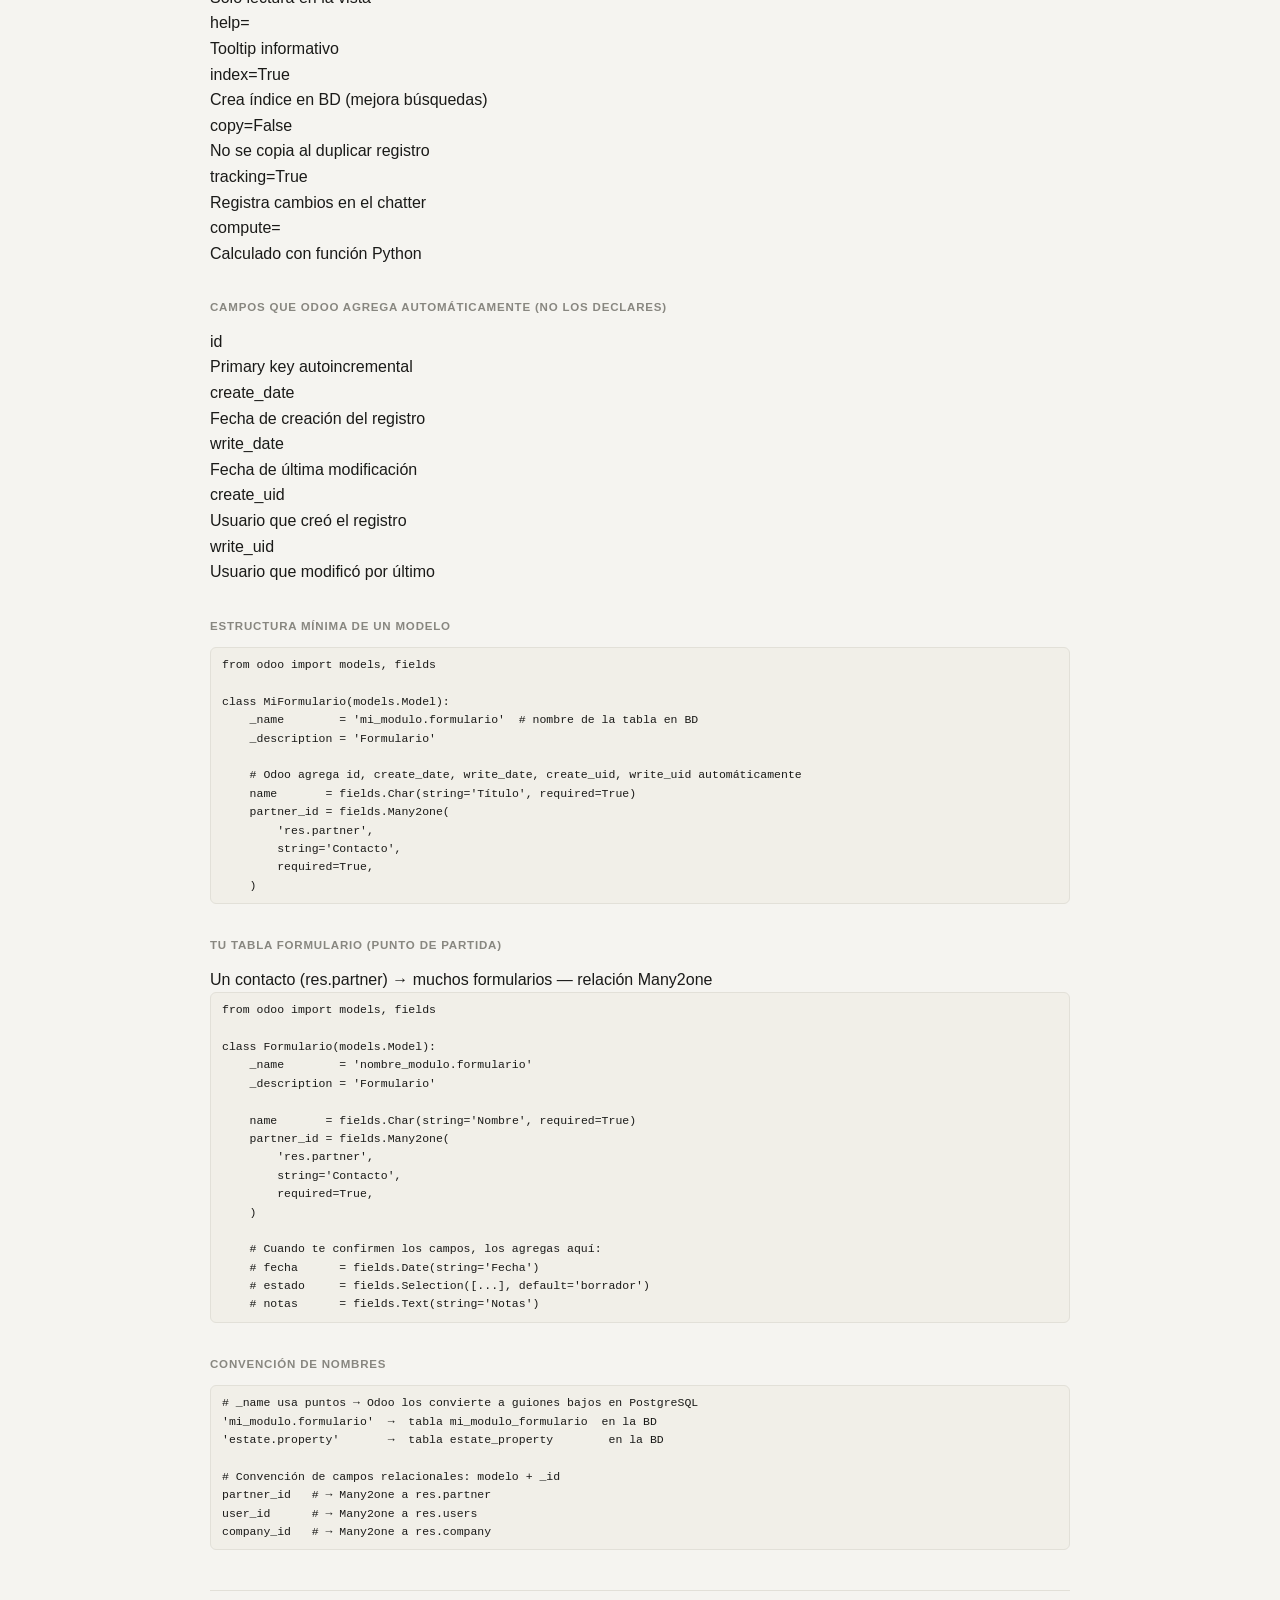
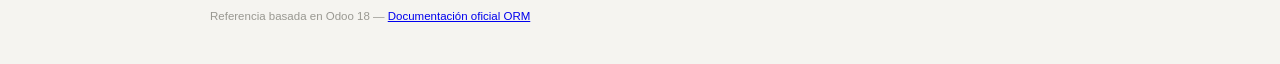
==== commit 5050a369: "Refactor HTML structure and improve formatting" ====
--- a/models_odoo_fundamentals.html
+++ b/models_odoo_fundamentals.html
@@ -1,38 +1,252 @@
 <!DOCTYPE html>
 <html lang="es">
 <head>
-  <meta charset="UTF-8">
-  <meta name="viewport" content="width=device-width, initial-scale=1.0">
-  <title>Odoo ORM — Referencia de tipos de datos</title>
-
-  <!-- Enlace al CSS -->
-  <link rel="stylesheet" href="models_odoo.css">
+<meta charset="UTF-8">
+<meta name="viewport" content="width=device-width, initial-scale=1.0">
+<title>Odoo ORM — Referencia de tipos de datos</title>
+<link rel="stylesheet" href="models_odoo.css">
 </head>
-
 <body>
 <div class="container">
 
   <h1>Odoo ORM — Referencia de tipos de datos</h1>
   <p class="subtitle">Cómo se definen campos, relaciones y opciones en un modelo de Odoo.</p>
 
-  <!-- TIPOS BÁSICOS -->
+  <!-- ══ TIPOS BÁSICOS ══ -->
   <div class="section-title">Tipos de datos básicos (fields)</div>
-
   <div class="grid">
+
     <div class="card">
       <div class="card-header">
         <span class="badge badge-purple">Char</span>
         <span class="card-name">Texto corto</span>
       </div>
       <div class="card-desc">Cadena de texto. Equivale a VARCHAR en SQL.</div>
-      <pre>name = fields.Char(string='Nombre', required=True)</pre>
-    </div>
-  </div>
-
-  <!-- puedes seguir igual con TODO tu contenido -->
-  
+      <pre><span class="kw">name</span> = fields.Char(
+    <span class="str">string=</span><span class="str">'Nombre'</span>, required=True
+)</pre>
+    </div>
+
+    <div class="card">
+      <div class="card-header">
+        <span class="badge badge-purple">Text</span>
+        <span class="card-name">Texto largo</span>
+      </div>
+      <div class="card-desc">Texto sin límite. Equivale a TEXT en SQL.</div>
+      <pre><span class="kw">descripcion</span> = fields.Text(
+    <span class="str">string=</span><span class="str">'Descripción'</span>
+)</pre>
+    </div>
+
+    <div class="card">
+      <div class="card-header">
+        <span class="badge badge-teal">Integer</span>
+        <span class="card-name">Número entero</span>
+      </div>
+      <div class="card-desc">Número entero sin decimales.</div>
+      <pre><span class="kw">cantidad</span> = fields.Integer(
+    <span class="str">string=</span><span class="str">'Cantidad'</span>, default=0
+)</pre>
+    </div>
+
+    <div class="card">
+      <div class="card-header">
+        <span class="badge badge-teal">Float</span>
+        <span class="card-name">Número decimal</span>
+      </div>
+      <div class="card-desc">Decimal. Con <code>digits</code> controlas la precisión.</div>
+      <pre><span class="kw">precio</span> = fields.Float(
+    <span class="str">string=</span><span class="str">'Precio'</span>, digits=(10, 2)
+)</pre>
+    </div>
+
+    <div class="card">
+      <div class="card-header">
+        <span class="badge badge-amber">Boolean</span>
+        <span class="card-name">Verdadero / Falso</span>
+      </div>
+      <div class="card-desc">Checkbox en la vista. Default es False.</div>
+      <pre><span class="kw">activo</span> = fields.Boolean(
+    <span class="str">string=</span><span class="str">'Activo'</span>, default=True
+)</pre>
+    </div>
+
+    <div class="card">
+      <div class="card-header">
+        <span class="badge badge-amber">Selection</span>
+        <span class="card-name">Lista de opciones</span>
+      </div>
+      <div class="card-desc">Dropdown con valores fijos.</div>
+      <pre><span class="kw">estado</span> = fields.Selection([
+    (<span class="str">'borrador'</span>, <span class="str">'Borrador'</span>),
+    (<span class="str">'aprobado'</span>, <span class="str">'Aprobado'</span>),
+], default=<span class="str">'borrador'</span>)</pre>
+    </div>
+
+    <div class="card">
+      <div class="card-header">
+        <span class="badge badge-coral">Date</span>
+        <span class="card-name">Fecha</span>
+      </div>
+      <div class="card-desc">Solo fecha, sin hora. Usa <code>fields.Date.today</code> como default.</div>
+      <pre><span class="kw">fecha</span> = fields.Date(
+    <span class="str">string=</span><span class="str">'Fecha'</span>,
+    default=fields.Date.today
+)</pre>
+    </div>
+
+    <div class="card">
+      <div class="card-header">
+        <span class="badge badge-coral">Datetime</span>
+        <span class="card-name">Fecha + Hora</span>
+      </div>
+      <div class="card-desc">Fecha y hora completa. Se almacena en UTC.</div>
+      <pre><span class="kw">created_at</span> = fields.Datetime(
+    default=fields.Datetime.now
+)</pre>
+    </div>
+
+    <div class="card">
+      <div class="card-header">
+        <span class="badge badge-blue">Binary</span>
+        <span class="card-name">Archivo / Imagen</span>
+      </div>
+      <div class="card-desc">Datos binarios. Útil para adjuntos o imágenes.</div>
+      <pre><span class="kw">imagen</span> = fields.Binary(
+    <span class="str">string=</span><span class="str">'Imagen'</span>
+)
+<span class="kw">imagen_name</span> = fields.Char()</pre>
+    </div>
+
+    <div class="card">
+      <div class="card-header">
+        <span class="badge badge-blue">Html</span>
+        <span class="card-name">Texto enriquecido</span>
+      </div>
+      <div class="card-desc">Texto con editor WYSIWYG (negritas, listas, etc.).</div>
+      <pre><span class="kw">notas</span> = fields.Html(
+    <span class="str">string=</span><span class="str">'Notas'</span>
+)</pre>
+    </div>
+
+  </div>
+
+  <!-- ══ RELACIONALES ══ -->
+  <div class="section-title">Campos relacionales</div>
+  <div class="rel-section">
+
+    <div class="rel-row">
+      <div class="rel-name">Many2one</div>
+      <div>
+        <div class="rel-desc">Muchos registros apuntan a <strong>uno</strong> solo. El más común. Es la FK real en la tabla.</div>
+        <div class="rel-example">
+          <span class="kw">partner_id</span> = fields.Many2one(<span class="str">'res.partner'</span>, string=<span class="str">'Contacto'</span>)
+        </div>
+      </div>
+    </div>
+
+    <div class="rel-row">
+      <div class="rel-name">One2many</div>
+      <div>
+        <div class="rel-desc">Uno tiene <strong>muchos</strong>. Inverso del Many2one. No crea columna en BD, es virtual.</div>
+        <div class="rel-example">
+          <span class="kw">formularios</span> = fields.One2many(<span class="str">'modulo.formulario'</span>, <span class="str">'partner_id'</span>)
+        </div>
+      </div>
+    </div>
+
+    <div class="rel-row">
+      <div class="rel-name">Many2many</div>
+      <div>
+        <div class="rel-desc">Muchos a muchos. Crea tabla intermedia automáticamente.</div>
+        <div class="rel-example">
+          <span class="kw">etiquetas</span> = fields.Many2many(<span class="str">'res.partner.category'</span>)
+        </div>
+      </div>
+    </div>
+
+  </div>
+
+  <!-- ══ OPCIONES ══ -->
+  <div class="section-title">Opciones comunes en cualquier field</div>
+  <div class="opt-grid">
+    <div class="opt-card"><div class="opt-name">string=</div><div class="opt-desc">Etiqueta visible en la UI</div></div>
+    <div class="opt-card"><div class="opt-name">required=True</div><div class="opt-desc">Campo obligatorio (NOT NULL)</div></div>
+    <div class="opt-card"><div class="opt-name">default=</div><div class="opt-desc">Valor por defecto al crear</div></div>
+    <div class="opt-card"><div class="opt-name">readonly=True</div><div class="opt-desc">Solo lectura en la vista</div></div>
+    <div class="opt-card"><div class="opt-name">help=</div><div class="opt-desc">Tooltip informativo</div></div>
+    <div class="opt-card"><div class="opt-name">index=True</div><div class="opt-desc">Crea índice en BD (mejora búsquedas)</div></div>
+    <div class="opt-card"><div class="opt-name">copy=False</div><div class="opt-desc">No se copia al duplicar registro</div></div>
+    <div class="opt-card"><div class="opt-name">tracking=True</div><div class="opt-desc">Registra cambios en el chatter</div></div>
+    <div class="opt-card"><div class="opt-name">compute=</div><div class="opt-desc">Calculado con función Python</div></div>
+  </div>
+
+  <!-- ══ CAMPOS AUTOMÁTICOS ══ -->
+  <div class="section-title">Campos que Odoo agrega automáticamente (no los declares)</div>
+  <div class="auto-grid">
+    <div class="auto-card"><div class="auto-name">id</div><div class="auto-desc">Primary key autoincremental</div></div>
+    <div class="auto-card"><div class="auto-name">create_date</div><div class="auto-desc">Fecha de creación del registro</div></div>
+    <div class="auto-card"><div class="auto-name">write_date</div><div class="auto-desc">Fecha de última modificación</div></div>
+    <div class="auto-card"><div class="auto-name">create_uid</div><div class="auto-desc">Usuario que creó el registro</div></div>
+    <div class="auto-card"><div class="auto-name">write_uid</div><div class="auto-desc">Usuario que modificó por último</div></div>
+  </div>
+
+  <!-- ══ ESTRUCTURA MÍNIMA ══ -->
+  <div class="section-title">Estructura mínima de un modelo</div>
+  <div class="struct-card">
+    <pre><span class="kw">from</span> odoo <span class="kw">import</span> models, fields
+
+<span class="kw">class</span> MiFormulario(models.Model):
+    _name        = <span class="str">'mi_modulo.formulario'</span>  <span class="cm"># nombre de la tabla en BD</span>
+    _description = <span class="str">'Formulario'</span>
+
+    <span class="cm"># Odoo agrega id, create_date, write_date, create_uid, write_uid automáticamente</span>
+    <span class="kw">name</span>       = fields.Char(<span class="str">string=</span><span class="str">'Título'</span>, required=True)
+    <span class="kw">partner_id</span> = fields.Many2one(
+        <span class="str">'res.partner'</span>,
+        string=<span class="str">'Contacto'</span>,
+        required=True,
+    )</pre>
+  </div>
+
+  <!-- ══ TU TABLA ══ -->
+  <div class="section-title">Tu tabla formulario (punto de partida)</div>
+  <div class="highlight-card">
+    <div class="hl-title">Un contacto (res.partner) → muchos formularios — relación Many2one</div>
+    <pre><span class="kw">from</span> odoo <span class="kw">import</span> models, fields
+
+<span class="kw">class</span> Formulario(models.Model):
+    _name        = <span class="str">'nombre_modulo.formulario'</span>
+    _description = <span class="str">'Formulario'</span>
+
+    <span class="kw">name</span>       = fields.Char(<span class="str">string=</span><span class="str">'Nombre'</span>, required=True)
+    <span class="kw">partner_id</span> = fields.Many2one(
+        <span class="str">'res.partner'</span>,
+        string=<span class="str">'Contacto'</span>,
+        required=True,
+    )
+
+    <span class="cm"># Cuando te confirmen los campos, los agregas aquí:</span>
+    <span class="cm"># fecha      = fields.Date(string='Fecha')</span>
+    <span class="cm"># estado     = fields.Selection([...], default='borrador')</span>
+    <span class="cm"># notas      = fields.Text(string='Notas')</span></pre>
+  </div>
+
+  <!-- ══ CONVENCIÓN NOMBRES ══ -->
+  <div class="section-title">Convención de nombres</div>
+  <div class="struct-card">
+    <pre><span class="cm"># _name usa puntos → Odoo los convierte a guiones bajos en PostgreSQL</span>
+<span class="str">'mi_modulo.formulario'</span>  →  tabla <span class="str">mi_modulo_formulario</span>  en la BD
+<span class="str">'estate.property'</span>       →  tabla <span class="str">estate_property</span>        en la BD
+
+<span class="cm"># Convención de campos relacionales: modelo + _id</span>
+<span class="kw">partner_id</span>   <span class="cm"># → Many2one a res.partner</span>
+<span class="kw">user_id</span>      <span class="cm"># → Many2one a res.users</span>
+<span class="kw">company_id</span>   <span class="cm"># → Many2one a res.company</span></pre>
+  </div>
+
   <div class="footer">
-    Referencia basada en Odoo 18 —
+    Referencia basada en Odoo 18 — 
     <a href="https://www.odoo.com/documentation/18.0/developer/reference/backend/orm.html" target="_blank">
       Documentación oficial ORM
     </a>
